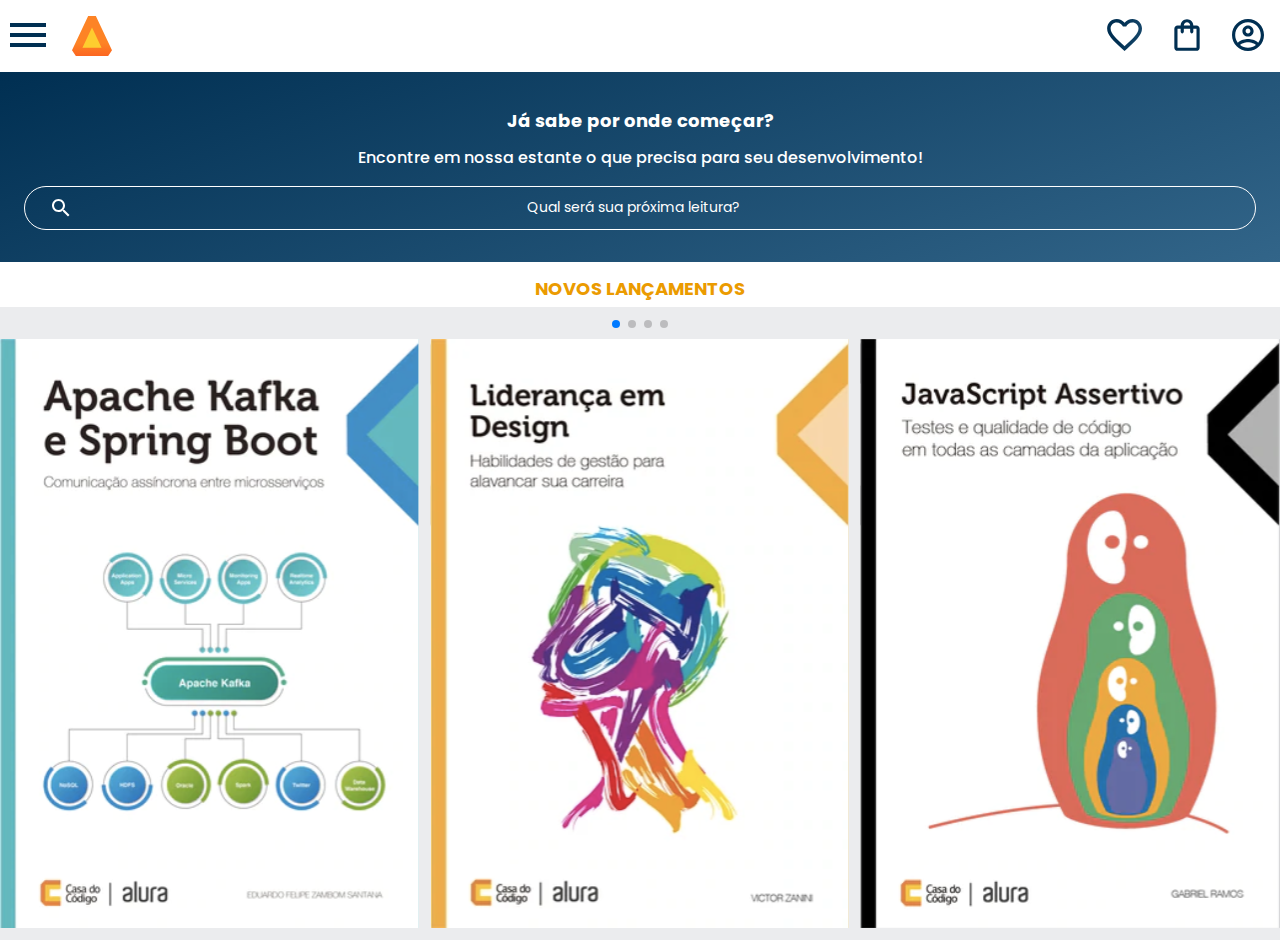
==== Reviewing HTML and CSS concepts/3_alurabooks_mobile_first_design/index.html @ 4909d158 "Refactoring projects structure and adding new projects" ====
<!DOCTYPE html>
<html>

<head>
    <meta charset="UTF-8">
    <meta name="viewport" content="width=device-width, initial-scale=1.0">
    <title>AluraBooks</title>
    <link rel="stylesheet" href="reset.css">
    <link rel="preconnect" href="https://fonts.googleapis.com">
    <link rel="preconnect" href="https://fonts.gstatic.com" crossorigin>
    <link
        href="https://fonts.googleapis.com/css2?family=Inter:wght@400;700&family=Poppins:wght@300;400;500;700&display=swap"
        rel="stylesheet">
    <link rel="stylesheet" href="https://cdn.jsdelivr.net/npm/swiper@10/swiper-bundle.min.css" />
    <link rel="stylesheet" href="style.css">

</head>

<body>
    <header class="cabecalho">
        <div class="container">
            <input type="checkbox" id="menu" class="container__botao">
            <label for="menu">
                <span class="cabecalho__menu-hamburguer container__imagem"></span>
            </label>
            <ul class="lista-menu">
                <li class="lista-menu__titulo">Categorias</li>
                <li class="lista-menu__item">
                    <a href="#" class="lista-menu__link">Programação</a>
                </li>
                <li class="lista-menu__item">
                    <a href="#" class="lista-menu__link">Front-end</a>
                </li>
                <li class="lista-menu__item">
                    <a href="#" class="lista-menu__link">Infraestrutura</a>
                </li>
                <li class="lista-menu__item">
                    <a href="#" class="lista-menu__link">Business</a>
                </li>
                <li class="lista-menu__item">
                    <a href="#" class="lista-menu__link">Design & UX</a>
                </li>
            </ul>
            <img src="assets/Logo.svg" alt="Logo da Alurabooks" class="container__imagem">
        </div>
        <div class="container">
            <a href="#"><img src="assets/Favoritos.svg" alt="Meus Favoritos" class="container__imagem"></a>
            <a href="#"><img src="assets/Compras.svg" alt="Carrinhos de compras" class="container__imagem"></a>
            <a href="#"><img src="assets/Usuario.svg" alt="Meu Perfil" class="container__imagem"></a>
        </div>
    </header>
    <section class="banner">
        <div class="banner__textos">
            <h2 class="banner__titulo">Já sabe por onde começar?</h2>
            <p class="banner__texto">Encontre em nossa estante o que precisa para seu desenvolvimento!</p>
        </div>
        <div class="banner__campo-pesquisa">
            <input type="search" class="banner__pesquisa" placeholder="Qual será sua próxima leitura?">
        </div>
    </section>
    <section class="carrossel">
        <h2 class="carrossel__titulo">Novos lançamentos</h2>
        <!-- Slider main container -->
        <div class="swiper">
            <!-- Additional required wrapper -->
            <!-- If we need pagination -->
            <div class="swiper-pagination"></div>

            <div class="swiper-wrapper">
                <!-- Slides -->
                <div class="swiper-slide"><img src="assets/ApacheKafka.svg"
                        alt="Livro sobre Apache Kaftka e Spring Boot"></div>
                <div class="swiper-slide"><img src="assets/Lideranca.svg" alt="Livro sobre liderança em design"></div>
                <div class="swiper-slide"><img src="assets/Javascript.svg" alt="Livro sobre Javascript assertivo"></div>
                <div class="swiper-slide"><img src="assets/Guia Front-end.svg" alt="Livro Guia Front End"></div>
                <div class="swiper-slide"><img src="assets/Portugol.svg" alt="Livro sobre Portugol"></div>
                <div class="swiper-slide"><img src="assets/Acessibilidade.svg" alt="Livro sobre Acessibilidade"></div>
            </div>

            <!-- If we need navigation buttons -->
            <div class="swiper-button-prev"></div>
            <div class="swiper-button-next"></div>
        </div>
    </section>


    <script src="https://cdn.jsdelivr.net/npm/swiper@10/swiper-bundle.min.js"></script>
    <script>
        const swiper = new Swiper('.swiper', {
            spaceBetween: 10,
            slidesPerView: 3,
            pagination: {
                el: '.swiper-pagination',
                type: 'bullets',
            }
        });
    </script>
</body>

</html>
---- Reviewing HTML and CSS concepts/3_alurabooks_mobile_first_design/style.css ----
@import url("styles/header.css");
@import url("styles/banner.css");
@import url("styles/carrossel.css");

:root{
    --cor-de-fundo: #EBECEE;
    --branco: #FFFFFF;
    --laranja: #EB9B00;
    --azul-degrade: linear-gradient(160deg, #002F52 0%, #326589 100%);
    --fonte-principal: "Poppins";
}

body{
    background-color: var(--cor-de-fundo);
    font-family: var(--fonte-principal);
    font-size: 16px;
    font-weight: 400;
}
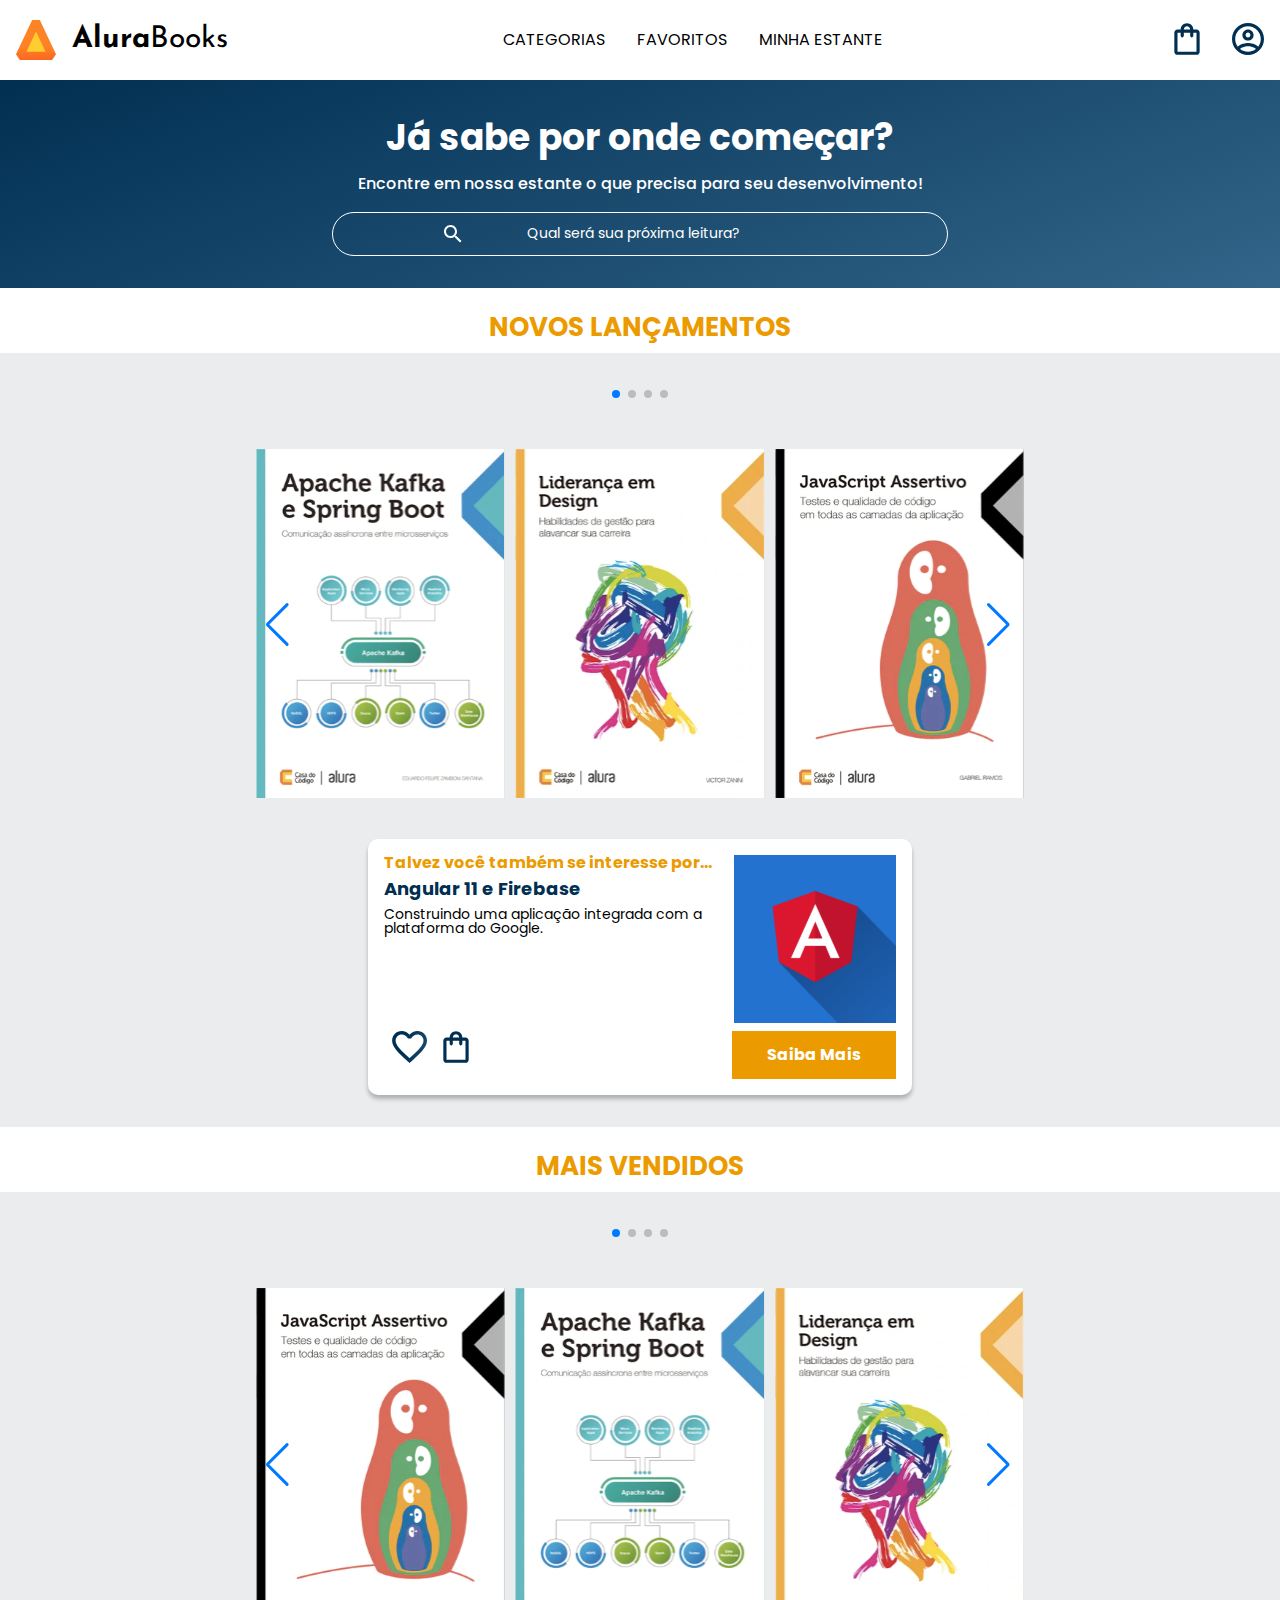
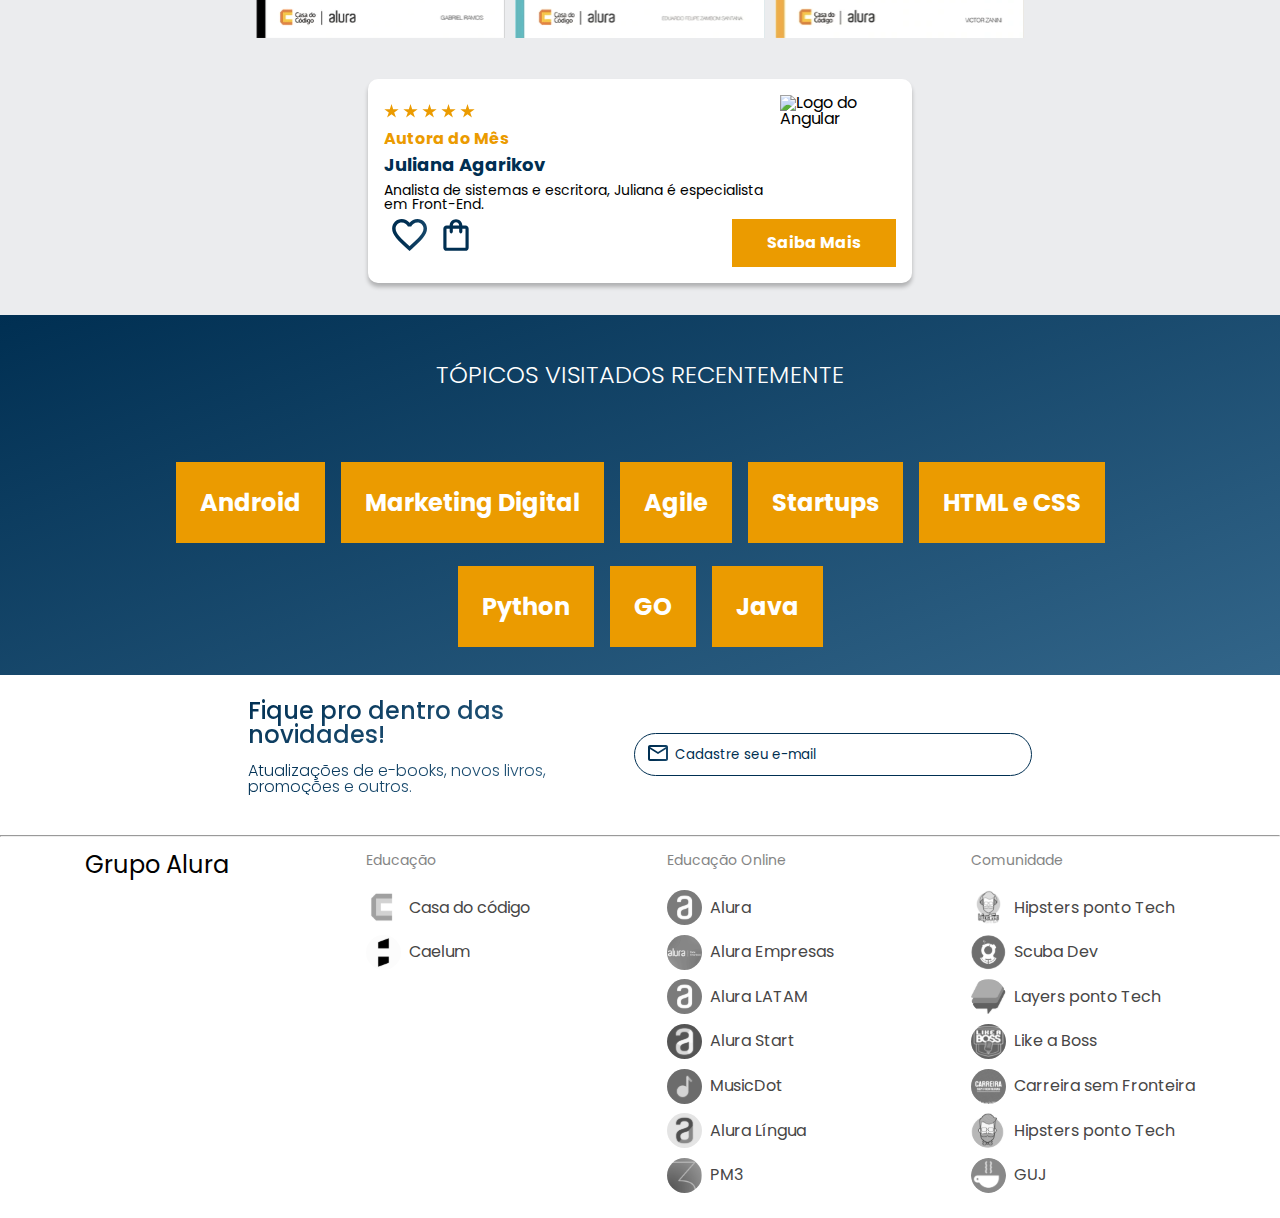
==== commit 12327df9: "Completed path for HTML and CSS Review" ====
--- a/Reviewing HTML and CSS concepts/3_alurabooks_mobile_first_design/index.html
+++ b/Reviewing HTML and CSS concepts/3_alurabooks_mobile_first_design/index.html
@@ -11,6 +11,7 @@
     <link
         href="https://fonts.googleapis.com/css2?family=Inter:wght@400;700&family=Poppins:wght@300;400;500;700&display=swap"
         rel="stylesheet">
+    <link href="https://fonts.googleapis.com/css2?family=Josefin+Sans:wght@400;700&display=swap" rel="stylesheet">
     <link rel="stylesheet" href="https://cdn.jsdelivr.net/npm/swiper@10/swiper-bundle.min.css" />
     <link rel="stylesheet" href="style.css">
 
@@ -20,7 +21,7 @@
     <header class="cabecalho">
         <div class="container">
             <input type="checkbox" id="menu" class="container__botao">
-            <label for="menu">
+            <label for="menu" class="container__label">
                 <span class="cabecalho__menu-hamburguer container__imagem"></span>
             </label>
             <ul class="lista-menu">
@@ -42,11 +43,48 @@
                 </li>
             </ul>
             <img src="assets/Logo.svg" alt="Logo da Alurabooks" class="container__imagem">
-        </div>
+            <h1 class="container__titulo"><b class="container__titulo--negrito">Alura</b>Books</h1>
+        </div>
+
+        <ul class="opcoes">
+            <input type="checkbox" id="opcoes-menu" class="opcoes__botao">
+            <label for="opcoes-menu" class="opcoes__label">
+                <li class="opcoes__item">Categorias</li>
+            </label>
+            <ul class="lista-menu">
+                <li class="lista-menu__item">
+                    <a href="#" class="lista-menu__link">Programação</a>
+                </li>
+                <li class="lista-menu__item">
+                    <a href="#" class="lista-menu__link">Front-end</a>
+                </li>
+                <li class="lista-menu__item">
+                    <a href="#" class="lista-menu__link">Infraestrutura</a>
+                </li>
+                <li class="lista-menu__item">
+                    <a href="#" class="lista-menu__link">Business</a>
+                </li>
+                <li class="lista-menu__item">
+                    <a href="#" class="lista-menu__link">Design & UX</a>
+                </li>
+            </ul>
+            <li class="opcoes__item"><a href="#" class="opcoes__link">Favoritos</a></li>
+            <li class="opcoes__item"><a href="#" class="opcoes__link">Minha estante</a></li>
+        </ul>
+
         <div class="container">
-            <a href="#"><img src="assets/Favoritos.svg" alt="Meus Favoritos" class="container__imagem"></a>
-            <a href="#"><img src="assets/Compras.svg" alt="Carrinhos de compras" class="container__imagem"></a>
-            <a href="#"><img src="assets/Usuario.svg" alt="Meu Perfil" class="container__imagem"></a>
+            <a href="#">
+                <img src="assets/Favoritos.svg" alt="Meus Favoritos"
+                    class="container__imagem container__imagem-transparente">
+            </a>
+            <a href="#" class="container__link">
+                <img src="assets/Compras.svg" alt="Carrinhos de compras" class="container__imagem">
+                <p class="container__texto">Minha Sacola</p>
+            </a>
+            <a href="#" class="container__link">
+                <img src="assets/Usuario.svg" alt="Meu Perfil" class="container__imagem">
+                <p class="container__texto">Meu Perfil</p>
+            </a>
         </div>
     </header>
     <section class="banner">
@@ -61,28 +99,238 @@
     <section class="carrossel">
         <h2 class="carrossel__titulo">Novos lançamentos</h2>
         <!-- Slider main container -->
-        <div class="swiper">
-            <!-- Additional required wrapper -->
-            <!-- If we need pagination -->
-            <div class="swiper-pagination"></div>
-
-            <div class="swiper-wrapper">
-                <!-- Slides -->
-                <div class="swiper-slide"><img src="assets/ApacheKafka.svg"
-                        alt="Livro sobre Apache Kaftka e Spring Boot"></div>
-                <div class="swiper-slide"><img src="assets/Lideranca.svg" alt="Livro sobre liderança em design"></div>
-                <div class="swiper-slide"><img src="assets/Javascript.svg" alt="Livro sobre Javascript assertivo"></div>
-                <div class="swiper-slide"><img src="assets/Guia Front-end.svg" alt="Livro Guia Front End"></div>
-                <div class="swiper-slide"><img src="assets/Portugol.svg" alt="Livro sobre Portugol"></div>
-                <div class="swiper-slide"><img src="assets/Acessibilidade.svg" alt="Livro sobre Acessibilidade"></div>
+        <div class="carrossel__container">
+            <div class="swiper">
+                <!-- Additional required wrapper -->
+                <!-- If we need pagination -->
+                <div class="swiper-pagination"></div>
+
+                <div class="swiper-wrapper">
+                    <!-- Slides -->
+                    <div class="swiper-slide"><img src="assets/ApacheKafka.svg"
+                            alt="Livro sobre Apache Kaftka e Spring Boot"></div>
+                    <div class="swiper-slide"><img src="assets/Lideranca.svg" alt="Livro sobre liderança em design">
+                    </div>
+                    <div class="swiper-slide"><img src="assets/Javascript.svg" alt="Livro sobre Javascript assertivo">
+                    </div>
+                    <div class="swiper-slide"><img src="assets/Guia Front-end.svg" alt="Livro Guia Front End"></div>
+                    <div class="swiper-slide"><img src="assets/Portugol.svg" alt="Livro sobre Portugol"></div>
+                    <div class="swiper-slide"><img src="assets/Acessibilidade.svg" alt="Livro sobre Acessibilidade">
+                    </div>
+                </div>
+
+                <!-- If we need navigation buttons -->
+                <div class="swiper-button-prev"></div>
+                <div class="swiper-button-next"></div>
             </div>
 
-            <!-- If we need navigation buttons -->
-            <div class="swiper-button-prev"></div>
-            <div class="swiper-button-next"></div>
-        </div>
-    </section>
-
+            <div class="card">
+                <!-- 1º linha -->
+                <div class="card__descricao">
+                    <!-- 1º coluna -->
+                    <div class="descricao">
+                        <h3 class="descricao__titulo">Talvez você também se interesse por...</h3>
+                        <h2 class="descricao__titulo-livro">Angular 11 e Firebase</h2>
+                        <p class="descricao__texto">Construindo uma aplicação integrada com a plataforma do Google.</p>
+                    </div>
+                    <!-- 2º coluna -->
+                    <img src="assets/Angular.svg" alt="Logo do Angular" class="descricao__imagem">
+                </div>
+
+                <!-- 2º linha -->
+                <div class="card__botoes">
+                    <!-- 1º coluna -->
+                    <ul class="botoes">
+                        <li class="botoes__item"><img src="assets/Favoritos.svg" alt="Favoritar livro"></li>
+                        <li class="botoes__item"><img src="assets/Compras.svg" alt="Adicionar ao carrinho de compras">
+                        </li>
+                    </ul>
+                    <!-- 2º coluna -->
+                    <a href="#" class="botoes__ancora">Saiba Mais</a>
+                </div>
+
+            </div>
+        </div>
+    </section>
+
+    <section class="carrossel">
+        <h2 class="carrossel__titulo">Mais Vendidos</h2>
+        <div class="carrossel__container">
+            <!-- Slider main container -->
+            <div class="swiper">
+                <!-- Additional required wrapper -->
+                <!-- If we need pagination -->
+                <div class="swiper-pagination"></div>
+
+                <div class="swiper-wrapper">
+                    <!-- Slides -->
+                    <div class="swiper-slide"><img src="assets/Javascript.svg" alt="Livro sobre Javascript assertivo">
+                    </div>
+                    <div class="swiper-slide"><img src="assets/ApacheKafka.svg"
+                            alt="Livro sobre Apache Kaftka e Spring Boot"></div>
+                    <div class="swiper-slide"><img src="assets/Lideranca.svg" alt="Livro sobre liderança em design">
+                    </div>
+                    <div class="swiper-slide"><img src="assets/Guia Front-end.svg" alt="Livro Guia Front End"></div>
+                    <div class="swiper-slide"><img src="assets/Portugol.svg" alt="Livro sobre Portugol"></div>
+                    <div class="swiper-slide"><img src="assets/Acessibilidade.svg" alt="Livro sobre Acessibilidade">
+                    </div>
+                </div>
+
+                <!-- If we need navigation buttons -->
+                <div class="swiper-button-prev"></div>
+                <div class="swiper-button-next"></div>
+            </div>
+
+            <div class="card">
+                <!-- 1º linha -->
+                <div class="card__descricao">
+                    <!-- 1º coluna -->
+                    <div class="descricao">
+                        <img src="assets/Estrelinhas.svg" alt="Estrelinhas" class="descricao__titulo-livro">
+                        <h3 class="descricao__titulo">Autora do Mês</h3>
+                        <h2 class="descricao__titulo-livro">Juliana Agarikov</h2>
+                        <p class="descricao__texto">Analista de sistemas e escritora, Juliana é especialista em
+                            Front-End.
+                        </p>
+                    </div>
+                    <!-- 2º coluna -->
+                    <img src="assets/Escritora.svg" alt="Logo do Angular" class="descricao__imagem">
+                </div>
+
+                <!-- 2º linha -->
+                <div class="card__botoes">
+                    <!-- 1º coluna -->
+                    <ul class="botoes">
+                        <li class="botoes__item"><img src="assets/Favoritos.svg" alt="Favoritar livro"></li>
+                        <li class="botoes__item"><img src="assets/Compras.svg" alt="Adicionar ao carrinho de compras">
+                        </li>
+                    </ul>
+                    <!-- 2º coluna -->
+                    <a href="#" class="botoes__ancora">Saiba Mais</a>
+                </div>
+
+            </div>
+        </div>
+    </section>
+
+    <section class="topicos">
+        <h2 class="topicos__titulo">TÓPICOS VISITADOS RECENTEMENTE</h2>
+        <ul class="topicos__lista">
+            <li class="topicos__item">
+                <a href="#" class="topicos__link">Android</a>
+            </li>
+            <li class="topicos__item">
+                <a href="#" class="topicos__link">Marketing Digital</a>
+            </li>
+            <li class="topicos__item">
+                <a href="#" class="topicos__link">Agile</a>
+            </li>
+            <li class="topicos__item">
+                <a href="#" class="topicos__link">Startups</a>
+            </li>
+            <li class="topicos__item">
+                <a href="#" class="topicos__link">HTML e CSS</a>
+            </li>
+            <li class="topicos__item">
+                <a href="#" class="topicos__link">Python</a>
+            </li>
+            <li class="topicos__item">
+                <a href="#" class="topicos__link">GO</a>
+            </li>
+            <li class="topicos__item">
+                <a href="#" class="topicos__link">Java</a>
+            </li>
+        </ul>
+    </section>
+
+    <section class="contato">
+        <div class="contato__descricao">
+            <h2 class="contato__titulo">Fique pro dentro das novidades!</h2>
+            <p class="contato__texto">Atualizações de e-books, novos livros, promoções e outros.</p>
+        </div>
+        <input type="email" placeholder="Cadastre seu e-mail" class="contato__email">
+    </section>
+
+    <hr />
+
+    <footer class="rodape">
+        <h2 class="rodape__titulo">Grupo Alura</h2>
+        <ul class="lista_rodape">
+            <li class="lista-rodape__titulo">Educação</li>
+            <li class="lista-rodape__item">
+                <img src="assets/CasaDoCodigo.svg" alt="Logo da casa do código">
+                <a href="#" class="lista-rodape__link">Casa do código</a>
+            </li>
+            <li class="lista-rodape__item">
+                <img src="assets/Caelum.svg" alt="Logo da Caelum">
+                <a href="#" class="lista-rodape__link">Caelum</a>
+            </li>
+        </ul>
+
+        <ul class="lista_rodape">
+            <li class="lista-rodape__titulo">Educação Online</li>
+            <li class="lista-rodape__item">
+                <img src="assets/Alura.svg" alt="Logo da Alura">
+                <a href="#" class="lista-rodape__link">Alura</a>
+            </li>
+            <li class="lista-rodape__item">
+                <img src="assets/AluraEmpresas.svg" alt="Logo da Alura Empresas">
+                <a href="#" class="lista-rodape__link">Alura Empresas</a>
+            </li>
+            <li class="lista-rodape__item">
+                <img src="assets/AluraLATAM.svg" alt="Logo da Alura LATAM">
+                <a href="#" class="lista-rodape__link">Alura LATAM</a>
+            </li>
+            <li class="lista-rodape__item">
+                <img src="assets/AluraStart.svg" alt="Logo da Alura Start">
+                <a href="#" class="lista-rodape__link">Alura Start</a>
+            </li>
+            <li class="lista-rodape__item">
+                <img src="assets/MusicDot.svg" alt="Logo da MusicDot">
+                <a href="#" class="lista-rodape__link">MusicDot</a>
+            </li>
+            <li class="lista-rodape__item">
+                <img src="assets/AluraLingua.svg" alt="Logo da Alura Língua">
+                <a href="#" class="lista-rodape__link">Alura Língua</a>
+            </li>
+            <li class="lista-rodape__item">
+                <img src="assets/PM3.svg" alt="Logo da PM3">
+                <a href="#" class="lista-rodape__link">PM3</a>
+            </li>
+        </ul>
+
+        <ul class="lista_rodape">
+            <li class="lista-rodape__titulo">Comunidade</li>
+            <li class="lista-rodape__item">
+                <img src="assets/HipstersTech.svg" alt="Logo da Hipsters ponto Tech">
+                <a href="#" class="lista-rodape__link">Hipsters ponto Tech</a>
+            </li>
+            <li class="lista-rodape__item">
+                <img src="assets/ScubaDev.svg" alt="Logo da Scuba Dev">
+                <a href="#" class="lista-rodape__link">Scuba Dev</a>
+            </li>
+            <li class="lista-rodape__item">
+                <img src="assets/LayersTech.svg" alt="Logo da Layers ponto Tech">
+                <a href="#" class="lista-rodape__link">Layers ponto Tech</a>
+            </li>
+            <li class="lista-rodape__item">
+                <img src="assets/LikeABoss.svg" alt="Logo da Like a Boss">
+                <a href="#" class="lista-rodape__link">Like a Boss</a>
+            </li>
+            <li class="lista-rodape__item">
+                <img src="assets/CarreiraSemFronteira.svg" alt="Logo da Carreira sem Fronteira">
+                <a href="#" class="lista-rodape__link">Carreira sem Fronteira</a>
+            </li>
+            <li class="lista-rodape__item">
+                <img src="assets/HipstersJobs.svg" alt="Logo da Hipsters ponto Jobs">
+                <a href="#" class="lista-rodape__link">Hipsters ponto Tech</a>
+            </li>
+            <li class="lista-rodape__item">
+                <img src="assets/GUJ.svg" alt="Logo da GUJ">
+                <a href="#" class="lista-rodape__link">GUJ</a>
+            </li>
+        </ul>
+    </footer>
 
     <script src="https://cdn.jsdelivr.net/npm/swiper@10/swiper-bundle.min.js"></script>
     <script>
--- a/Reviewing HTML and CSS concepts/3_alurabooks_mobile_first_design/style.css
+++ b/Reviewing HTML and CSS concepts/3_alurabooks_mobile_first_design/style.css
@@ -1,16 +1,24 @@
 @import url("styles/header.css");
 @import url("styles/banner.css");
 @import url("styles/carrossel.css");
+@import url("styles/topicos.css");
+@import url("styles/contatos.css");
+@import url("styles/rodape.css");
 
-:root{
+:root {
     --cor-de-fundo: #EBECEE;
     --branco: #FFFFFF;
     --laranja: #EB9B00;
     --azul-degrade: linear-gradient(160deg, #002F52 0%, #326589 100%);
     --fonte-principal: "Poppins";
+    --azul: #002F52;
+    --fonte-secundario: "Josefin Sans";
+    --preto: #000000;
+    --cinza: #474646;
+    --cinza-claro: #858585;
 }
 
-body{
+body {
     background-color: var(--cor-de-fundo);
     font-family: var(--fonte-principal);
     font-size: 16px;
